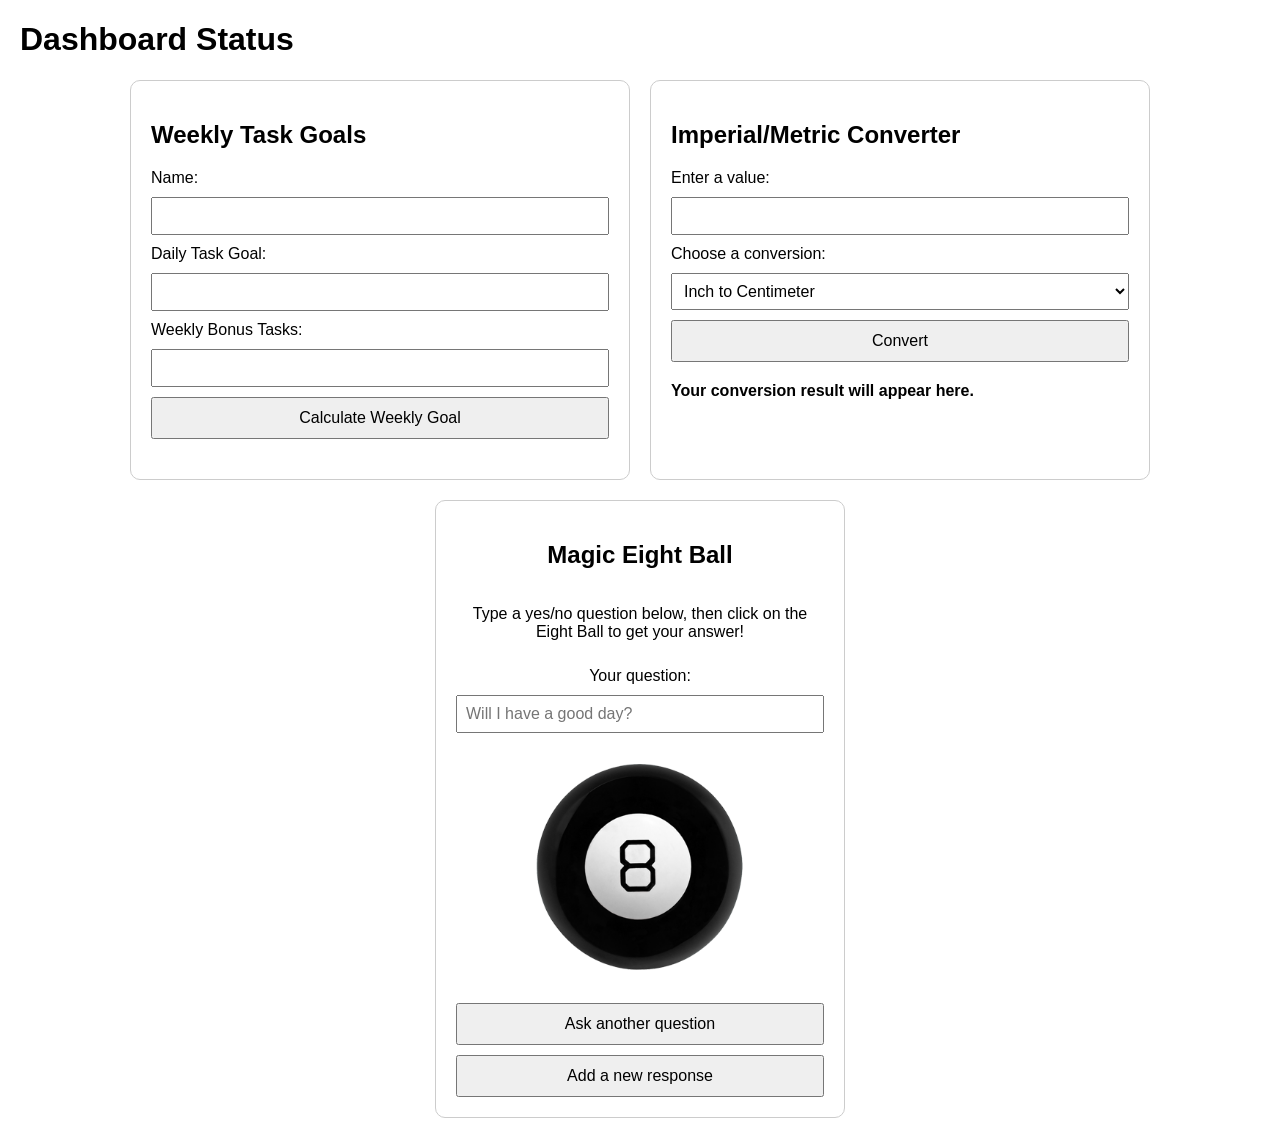
==== index.html @ 690e2fc3 "index.html" ====
<!DOCTYPE html>
<html lang="en">

<head>
    <meta charset="UTF-8">
    <meta name="viewport" content="width=device-width, initial-scale=1.0">
    <title>Interactive Dashboard</title>

    <!-- Magic Eight Ball CSS -->
    <link rel="stylesheet" href="css/magic-eight-ball.css">

    <style>
        body {
            font-family: Arial, sans-serif;
            margin: 20px;
        }

        .row {
            display: flex;
            justify-content: center;
            flex-wrap: wrap;
            gap: 20px;
        }

        .col {
            width: 100%;
            max-width: 500px;
            box-sizing: border-box;
        }

        #weekly-tasks {
            padding: 20px;
            border: 1px solid #ccc;
            border-radius: 10px;
        }

        #metric-converter {
            padding: 20px;
            border: 1px solid #ccc;
            border-radius: 10px;
        }

        #magic-eight-ball {
            padding: 20px;
            border: 1px solid #ccc;
            border-radius: 10px;
            text-align: center;
        }

        form {
            display: flex;
            flex-direction: column;
            gap: 10px;
        }

        input,
        select {
            padding: 8px;
            font-size: 16px;
            box-sizing: border-box;
        }

        #goal-btn,
        #convert-button,
        #reset,
        #addResponse {
            padding: 10px;
            font-size: 16px;
            cursor: pointer;
        }

        #goal-message,
        #conversion-result {
            margin-top: 20px;
            font-weight: bold;
        }

        #magic-eight-ball input {
            width: 100%;
        }

        #magicEightBall {
            display: flex;
            flex-direction: column;
            align-items: center;
            gap: 10px;
            margin: 15px 0;
        }

        #ball {
            width: 220px;
            max-width: 100%;
            height: auto;
            cursor: pointer;
        }

        #circle {
            display: none;
        }

        @media (max-width: 600px) {
            body {
                margin: 10px;
            }

            .col {
                max-width: 100%;
            }

            #ball {
                width: 180px;
            }
        }
    </style>
</head>

<body>

    <h1>Dashboard Status</h1>

    <div class="row">

        <!-- Weekly Task Goals -->
        <div class="col" id="weekly-tasks">

            <h2>Weekly Task Goals</h2>

            <form id="goal-form">

                <label for="user-name">Name:</label>
                <input type="text" id="user-name" required>

                <label for="daily-goal">Daily Task Goal:</label>
                <input type="number" id="daily-goal" required>

                <label for="bonus-tasks">Weekly Bonus Tasks:</label>
                <input type="number" id="bonus-tasks" required>

                <button type="submit" id="goal-btn">
                    Calculate Weekly Goal
                </button>

            </form>

            <p id="goal-message"></p>

        </div>

        <!-- Imperial/Metric Converter -->
        <div class="col" id="metric-converter">

            <h2>Imperial/Metric Converter</h2>

            <form id="converter-form">

                <label for="input-value">Enter a value:</label>

                <input
                    type="number"
                    id="input-value"
                    step="any"
                    required
                >

                <label for="conversion-type">
                    Choose a conversion:
                </label>

                <select id="conversion-type">

                    <option value="inch-to-centimeter">
                        Inch to Centimeter
                    </option>

                    <option value="foot-to-centimeter">
                        Foot to Centimeter
                    </option>

                    <option value="yard-to-meter">
                        Yard to Meter
                    </option>

                    <option value="mile-to-kilometer">
                        Mile to Kilometer
                    </option>

                    <option value="centimeter-to-inch">
                        Centimeter to Inch
                    </option>

                    <option value="centimeter-to-foot">
                        Centimeter to Foot
                    </option>

                    <option value="meter-to-yard">
                        Meter to Yard
                    </option>

                    <option value="kilometer-to-mile">
                        Kilometer to Mile
                    </option>

                </select>

                <button type="submit" id="convert-button">
                    Convert
                </button>

            </form>

            <div id="conversion-result">
                Your conversion result will appear here.
            </div>

        </div>

        <!-- Magic Eight Ball -->
        <div class="col" id="magic-eight-ball">

            <h2 class="heading">Magic Eight Ball</h2>

            <form id="eightBallForm">

                <p>
                    Type a yes/no question below, then click
                    on the Eight Ball to get your answer!
                </p>

                <label for="question">Your question:</label>

                <input
                    id="question"
                    name="question"
                    type="text"
                    placeholder="Will I have a good day?"
                >

                <div id="magicEightBall">

                    <div id="circle"></div>

                    <img
                        id="ball"
                        src="img/magic-eight-ball.png"
                        alt="Magic Eight Ball"
                    >

                </div>

                <button id="reset" name="reset" type="reset">
                    Ask another question
                </button>

                <button id="addResponse" type="button">
                    Add a new response
                </button>

            </form>

        </div>

    </div>

    <!-- Existing Dashboard JavaScript -->
    <script src="js/task-manager.js" defer></script>
    <script src="metric-converter.js" defer></script>

    <!-- Magic Eight Ball JavaScript -->
    <script src="js/magic-eight-ball.js" defer></script>

</body>
</html>
---- css/magic-eight-ball.css ----
#magic-eight-ball {
  max-width: 410px;
  text-align: center;
  margin: auto;
}

#circle {
  font-size: 12pt;
  background-color: white;
  color: black;
  position: absolute;
  margin-left: 70px;
  margin-top: 70px;
  height: 150px;
  width: 150px;
  border-radius: 50%;
  text-wrap: wrap;
  display: none;
}


img:active {
  animation: shake 1s;
  animation-iteration-count: infinite;
}

img:visited {
  animation: none;
}
@keyframes shake {
  0% { transform: translate(1px, 1px) rotate(0deg);  }
  10% { transform: translate(-1px, -2px) rotate(-1deg); }
  20% { transform: translate(-3px, 0px) rotate(1deg); }
  30% { transform: translate(3px, 2px) rotate(0deg); }
  40% { transform: translate(1px, -1px) rotate(1deg); }
  50% { transform: translate(-1px, 2px) rotate(-1deg); }
  60% { transform: translate(-3px, 1px) rotate(0deg); }
  70% { transform: translate(3px, 1px) rotate(-1deg); }
  80% { transform: translate(-1px, -1px) rotate(1deg); }
  90% { transform: translate(1px, 2px) rotate(0deg); }
  100% { transform: translate(1px, -2px) rotate(-1deg); }
}
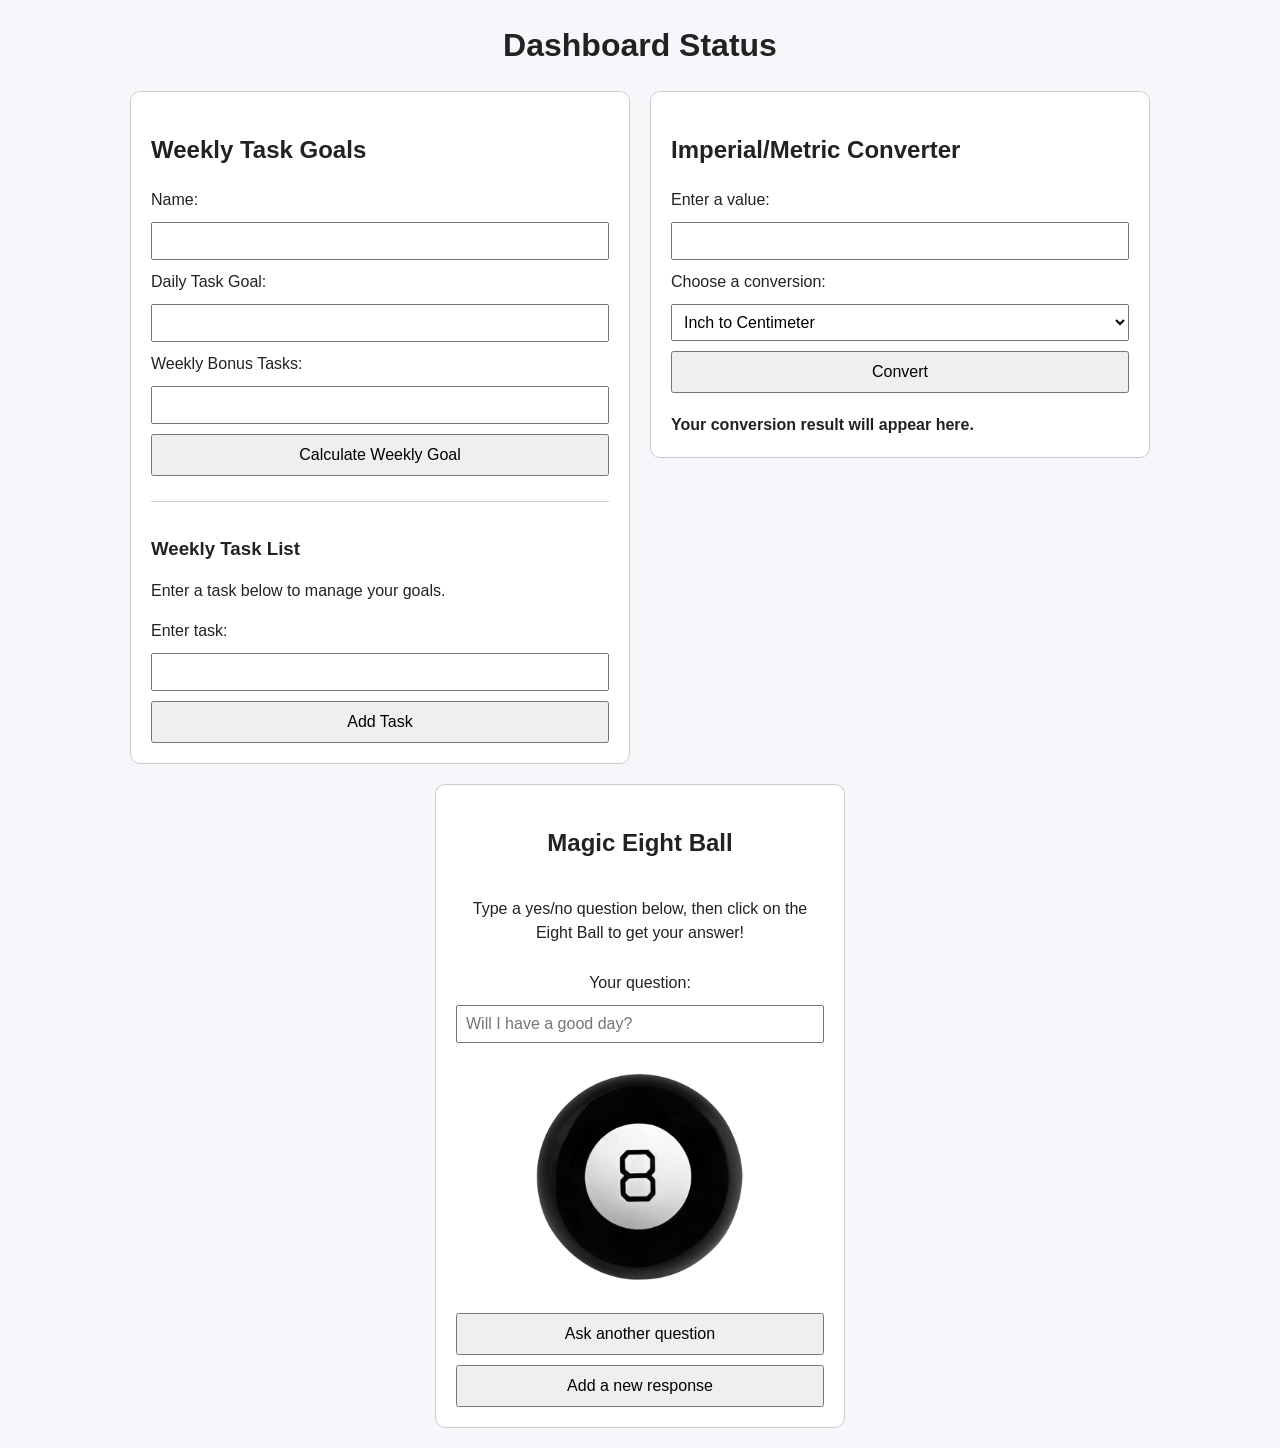
==== commit ecfe37be: "Complete M7 Task Manager DOM implementation" ====
--- a/index.html
+++ b/index.html
@@ -1,51 +1,45 @@
 
 <!DOCTYPE html>
 <html lang="en">
-
 <head>
     <meta charset="UTF-8">
     <meta name="viewport" content="width=device-width, initial-scale=1.0">
     <title>Interactive Dashboard</title>
 
-    <!-- Magic Eight Ball CSS -->
     <link rel="stylesheet" href="css/magic-eight-ball.css">
 
     <style>
+        * {
+            box-sizing: border-box;
+        }
+
         body {
             font-family: Arial, sans-serif;
             margin: 20px;
+            line-height: 1.5;
+            background: #f5f7fa;
+            color: #222;
+        }
+
+        h1 {
+            text-align: center;
         }
 
         .row {
             display: flex;
             justify-content: center;
             flex-wrap: wrap;
+            align-items: flex-start;
             gap: 20px;
         }
 
         .col {
             width: 100%;
             max-width: 500px;
-            box-sizing: border-box;
-        }
-
-        #weekly-tasks {
             padding: 20px;
             border: 1px solid #ccc;
             border-radius: 10px;
-        }
-
-        #metric-converter {
-            padding: 20px;
-            border: 1px solid #ccc;
-            border-radius: 10px;
-        }
-
-        #magic-eight-ball {
-            padding: 20px;
-            border: 1px solid #ccc;
-            border-radius: 10px;
-            text-align: center;
+            background: white;
         }
 
         form {
@@ -56,15 +50,12 @@
 
         input,
         select {
+            width: 100%;
             padding: 8px;
             font-size: 16px;
-            box-sizing: border-box;
-        }
-
-        #goal-btn,
-        #convert-button,
-        #reset,
-        #addResponse {
+        }
+
+        button {
             padding: 10px;
             font-size: 16px;
             cursor: pointer;
@@ -74,10 +65,37 @@
         #conversion-result {
             margin-top: 20px;
             font-weight: bold;
-        }
-
-        #magic-eight-ball input {
-            width: 100%;
+            overflow-wrap: anywhere;
+        }
+
+        /* M7 Task Manager */
+        #task-list {
+            margin-top: 25px;
+            padding-top: 15px;
+            border-top: 1px solid #ccc;
+        }
+
+        #task-list h3 {
+            margin-bottom: 10px;
+        }
+
+        #user-tasks {
+            padding-left: 25px;
+        }
+
+        #user-tasks li {
+            margin-bottom: 10px;
+            overflow-wrap: anywhere;
+        }
+
+        #user-tasks button {
+            margin-left: 10px;
+            padding: 5px 8px;
+        }
+
+        /* Magic Eight Ball */
+        #magic-eight-ball {
+            text-align: center;
         }
 
         #magicEightBall {
@@ -116,39 +134,62 @@
 </head>
 
 <body>
-
     <h1>Dashboard Status</h1>
 
-    <div class="row">
-
-        <!-- Weekly Task Goals -->
-        <div class="col" id="weekly-tasks">
+    <main class="row">
+
+        <!-- WEEKLY TASK GOALS AND M7 TASK MANAGER -->
+        <section class="col" id="weekly-tasks">
 
             <h2>Weekly Task Goals</h2>
 
             <form id="goal-form">
-
                 <label for="user-name">Name:</label>
                 <input type="text" id="user-name" required>
 
                 <label for="daily-goal">Daily Task Goal:</label>
-                <input type="number" id="daily-goal" required>
+                <input type="number" id="daily-goal"
+                       min="0" step="1" required>
 
                 <label for="bonus-tasks">Weekly Bonus Tasks:</label>
-                <input type="number" id="bonus-tasks" required>
+                <input type="number" id="bonus-tasks"
+                       min="0" step="1" required>
 
                 <button type="submit" id="goal-btn">
                     Calculate Weekly Goal
                 </button>
-
             </form>
 
-            <p id="goal-message"></p>
-
-        </div>
-
-        <!-- Imperial/Metric Converter -->
-        <div class="col" id="metric-converter">
+            <p id="goal-message" aria-live="polite"></p>
+
+            <!-- M7 REQUIRED TASK MANAGER INTERFACE -->
+            <div id="task-list">
+
+                <h3>Weekly Task List</h3>
+
+                <p>Enter a task below to manage your goals.</p>
+
+                <form id="task-form">
+                    <label for="task-name">Enter task:</label>
+
+                    <input
+                        type="text"
+                        id="task-name"
+                        name="task-name"
+                    >
+
+                    <button type="submit" id="add-task">
+                        Add Task
+                    </button>
+                </form>
+
+                <!-- JavaScript creates the UL here. -->
+
+            </div>
+        </section>
+
+        <!-- IMPERIAL / METRIC CONVERTER -->
+        <section class="col" id="metric-converter">
 
             <h2>Imperial/Metric Converter</h2>
 
@@ -168,7 +209,6 @@
                 </label>
 
                 <select id="conversion-type">
-
                     <option value="inch-to-centimeter">
                         Inch to Centimeter
                     </option>
@@ -200,23 +240,20 @@
                     <option value="kilometer-to-mile">
                         Kilometer to Mile
                     </option>
-
                 </select>
 
                 <button type="submit" id="convert-button">
                     Convert
                 </button>
-
             </form>
 
-            <div id="conversion-result">
+            <div id="conversion-result" aria-live="polite">
                 Your conversion result will appear here.
             </div>
-
-        </div>
-
-        <!-- Magic Eight Ball -->
-        <div class="col" id="magic-eight-ball">
+        </section>
+
+        <!-- MAGIC EIGHT BALL -->
+        <section class="col" id="magic-eight-ball">
 
             <h2 class="heading">Magic Eight Ball</h2>
 
@@ -237,7 +274,6 @@
                 >
 
                 <div id="magicEightBall">
-
                     <div id="circle"></div>
 
                     <img
@@ -245,7 +281,6 @@
                         src="img/magic-eight-ball.png"
                         alt="Magic Eight Ball"
                     >
-
                 </div>
 
                 <button id="reset" name="reset" type="reset">
@@ -257,17 +292,14 @@
                 </button>
 
             </form>
-
-        </div>
-
-    </div>
-
-    <!-- Existing Dashboard JavaScript -->
+        </section>
+
+    </main>
+
+    <!-- Load each JavaScript file only once. -->
     <script src="js/task-manager.js" defer></script>
     <script src="metric-converter.js" defer></script>
-
-    <!-- Magic Eight Ball JavaScript -->
     <script src="js/magic-eight-ball.js" defer></script>
 
 </body>
-</html>+</html>
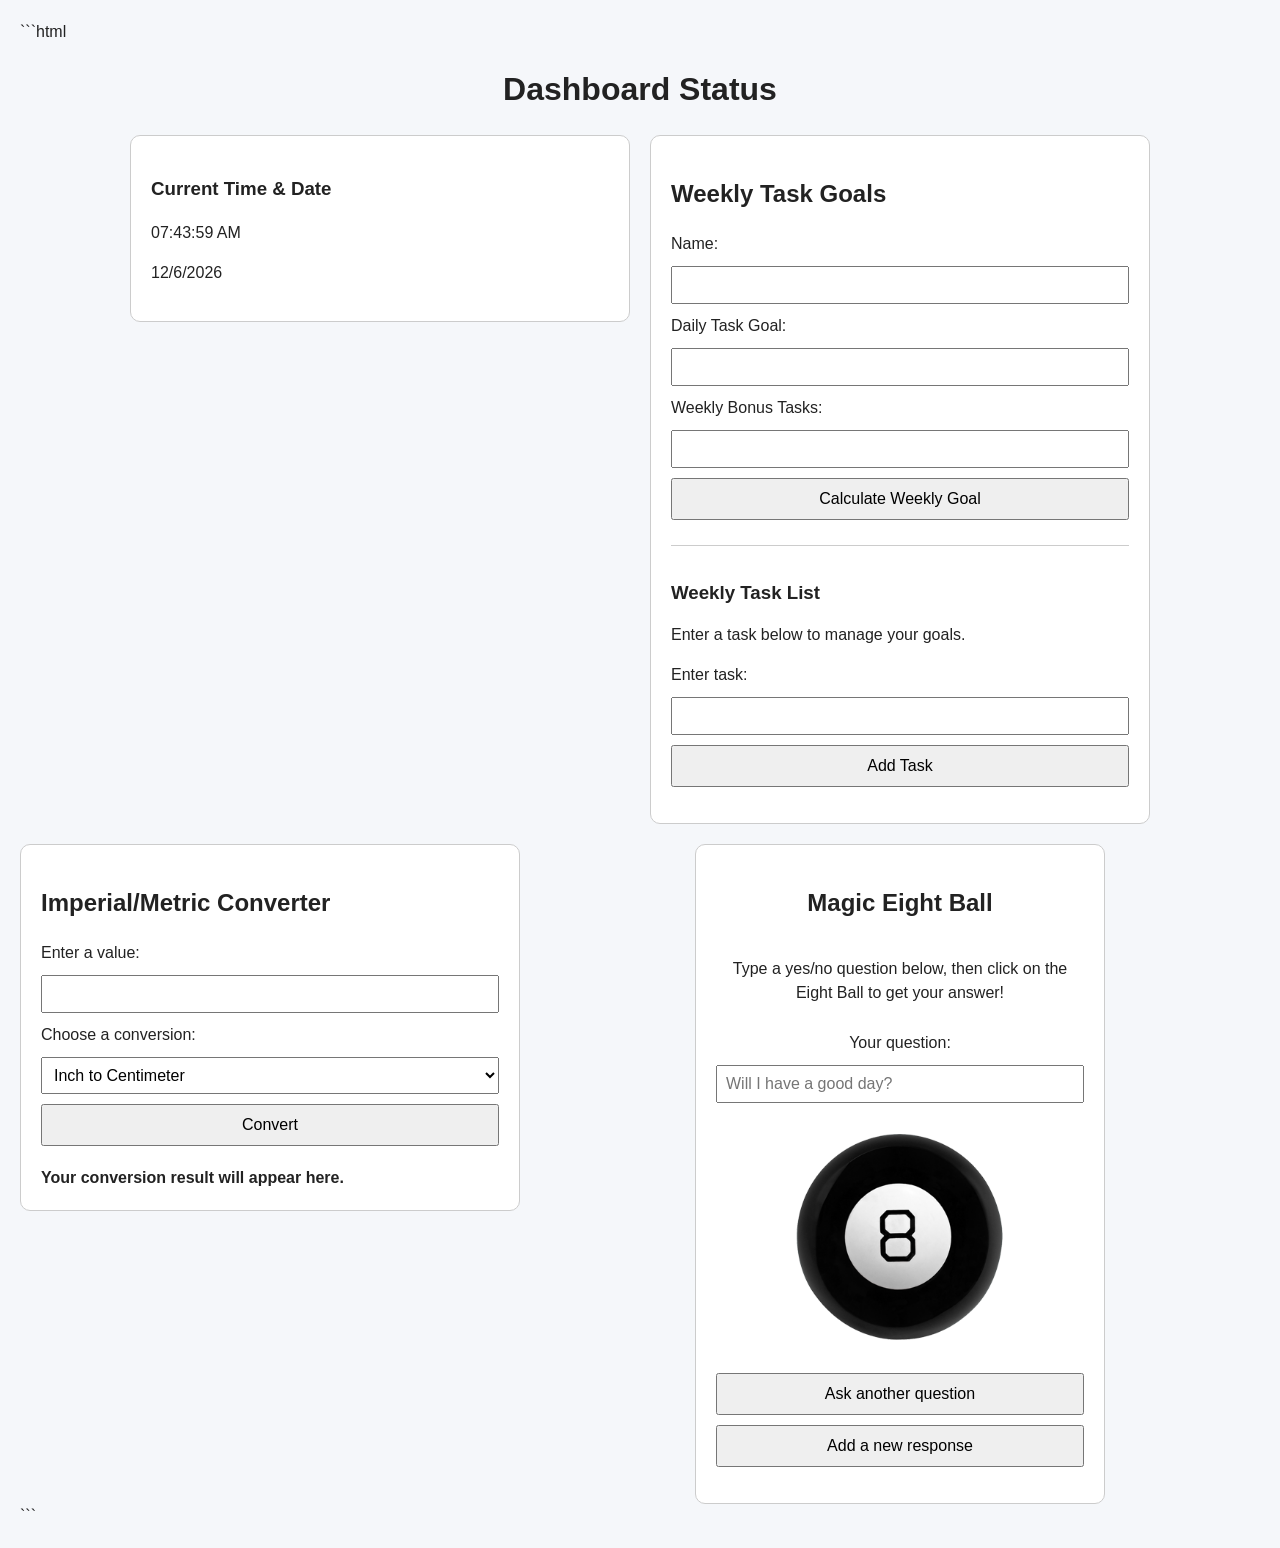
==== commit 1f0b98bb: "Implemented real-time clock and date component" ====
--- a/index.html
+++ b/index.html
@@ -1,12 +1,18 @@
-
+```html
 <!DOCTYPE html>
 <html lang="en">
+
 <head>
     <meta charset="UTF-8">
     <meta name="viewport" content="width=device-width, initial-scale=1.0">
+
     <title>Interactive Dashboard</title>
 
+    <!-- Existing CSS -->
     <link rel="stylesheet" href="css/magic-eight-ball.css">
+
+    <!-- New Digital Clock CSS -->
+    <link rel="stylesheet" href="css/digital-clock.css">
 
     <style>
         * {
@@ -117,6 +123,7 @@
             display: none;
         }
 
+        /* Responsive Design */
         @media (max-width: 600px) {
             body {
                 margin: 10px;
@@ -131,12 +138,32 @@
             }
         }
     </style>
+
+    <!-- JavaScript Files -->
+    <script src="js/task-manager.js" defer></script>
+    <script src="metric-converter.js" defer></script>
+    <script src="js/magic-eight-ball.js" defer></script>
+    <script src="js/digital-clock.js" defer></script>
+
 </head>
 
 <body>
+
     <h1>Dashboard Status</h1>
 
     <main class="row">
+
+        <!-- DIGITAL CLOCK AND DATE -->
+        <section class="col" id="digital-clock">
+
+            <h3>Current Time &amp; Date</h3>
+
+            <p id="clock-face">Loading time...</p>
+
+            <p id="calendar-date">Loading date...</p>
+
+        </section>
+
 
         <!-- WEEKLY TASK GOALS AND M7 TASK MANAGER -->
         <section class="col" id="weekly-tasks">
@@ -144,23 +171,36 @@
             <h2>Weekly Task Goals</h2>
 
             <form id="goal-form">
+
                 <label for="user-name">Name:</label>
                 <input type="text" id="user-name" required>
 
                 <label for="daily-goal">Daily Task Goal:</label>
-                <input type="number" id="daily-goal"
-                       min="0" step="1" required>
+                <input
+                    type="number"
+                    id="daily-goal"
+                    min="0"
+                    step="1"
+                    required
+                >
 
                 <label for="bonus-tasks">Weekly Bonus Tasks:</label>
-                <input type="number" id="bonus-tasks"
-                       min="0" step="1" required>
+                <input
+                    type="number"
+                    id="bonus-tasks"
+                    min="0"
+                    step="1"
+                    required
+                >
 
                 <button type="submit" id="goal-btn">
                     Calculate Weekly Goal
                 </button>
+
             </form>
 
             <p id="goal-message" aria-live="polite"></p>
+
 
             <!-- M7 REQUIRED TASK MANAGER INTERFACE -->
             <div id="task-list">
@@ -170,6 +210,7 @@
                 <p>Enter a task below to manage your goals.</p>
 
                 <form id="task-form">
+
                     <label for="task-name">Enter task:</label>
 
                     <input
@@ -181,12 +222,15 @@
                     <button type="submit" id="add-task">
                         Add Task
                     </button>
+
                 </form>
 
-                <!-- JavaScript creates the UL here. -->
+                <!-- JavaScript creates the task list here. -->
 
             </div>
+
         </section>
+
 
         <!-- IMPERIAL / METRIC CONVERTER -->
         <section class="col" id="metric-converter">
@@ -209,6 +253,7 @@
                 </label>
 
                 <select id="conversion-type">
+
                     <option value="inch-to-centimeter">
                         Inch to Centimeter
                     </option>
@@ -240,17 +285,21 @@
                     <option value="kilometer-to-mile">
                         Kilometer to Mile
                     </option>
+
                 </select>
 
                 <button type="submit" id="convert-button">
                     Convert
                 </button>
+
             </form>
 
             <div id="conversion-result" aria-live="polite">
                 Your conversion result will appear here.
             </div>
+
         </section>
+
 
         <!-- MAGIC EIGHT BALL -->
         <section class="col" id="magic-eight-ball">
@@ -274,6 +323,7 @@
                 >
 
                 <div id="magicEightBall">
+
                     <div id="circle"></div>
 
                     <img
@@ -281,6 +331,7 @@
                         src="img/magic-eight-ball.png"
                         alt="Magic Eight Ball"
                     >
+
                 </div>
 
                 <button id="reset" name="reset" type="reset">
@@ -292,14 +343,12 @@
                 </button>
 
             </form>
+
         </section>
 
     </main>
 
-    <!-- Load each JavaScript file only once. -->
-    <script src="js/task-manager.js" defer></script>
-    <script src="metric-converter.js" defer></script>
-    <script src="js/magic-eight-ball.js" defer></script>
-
 </body>
+
 </html>
+```
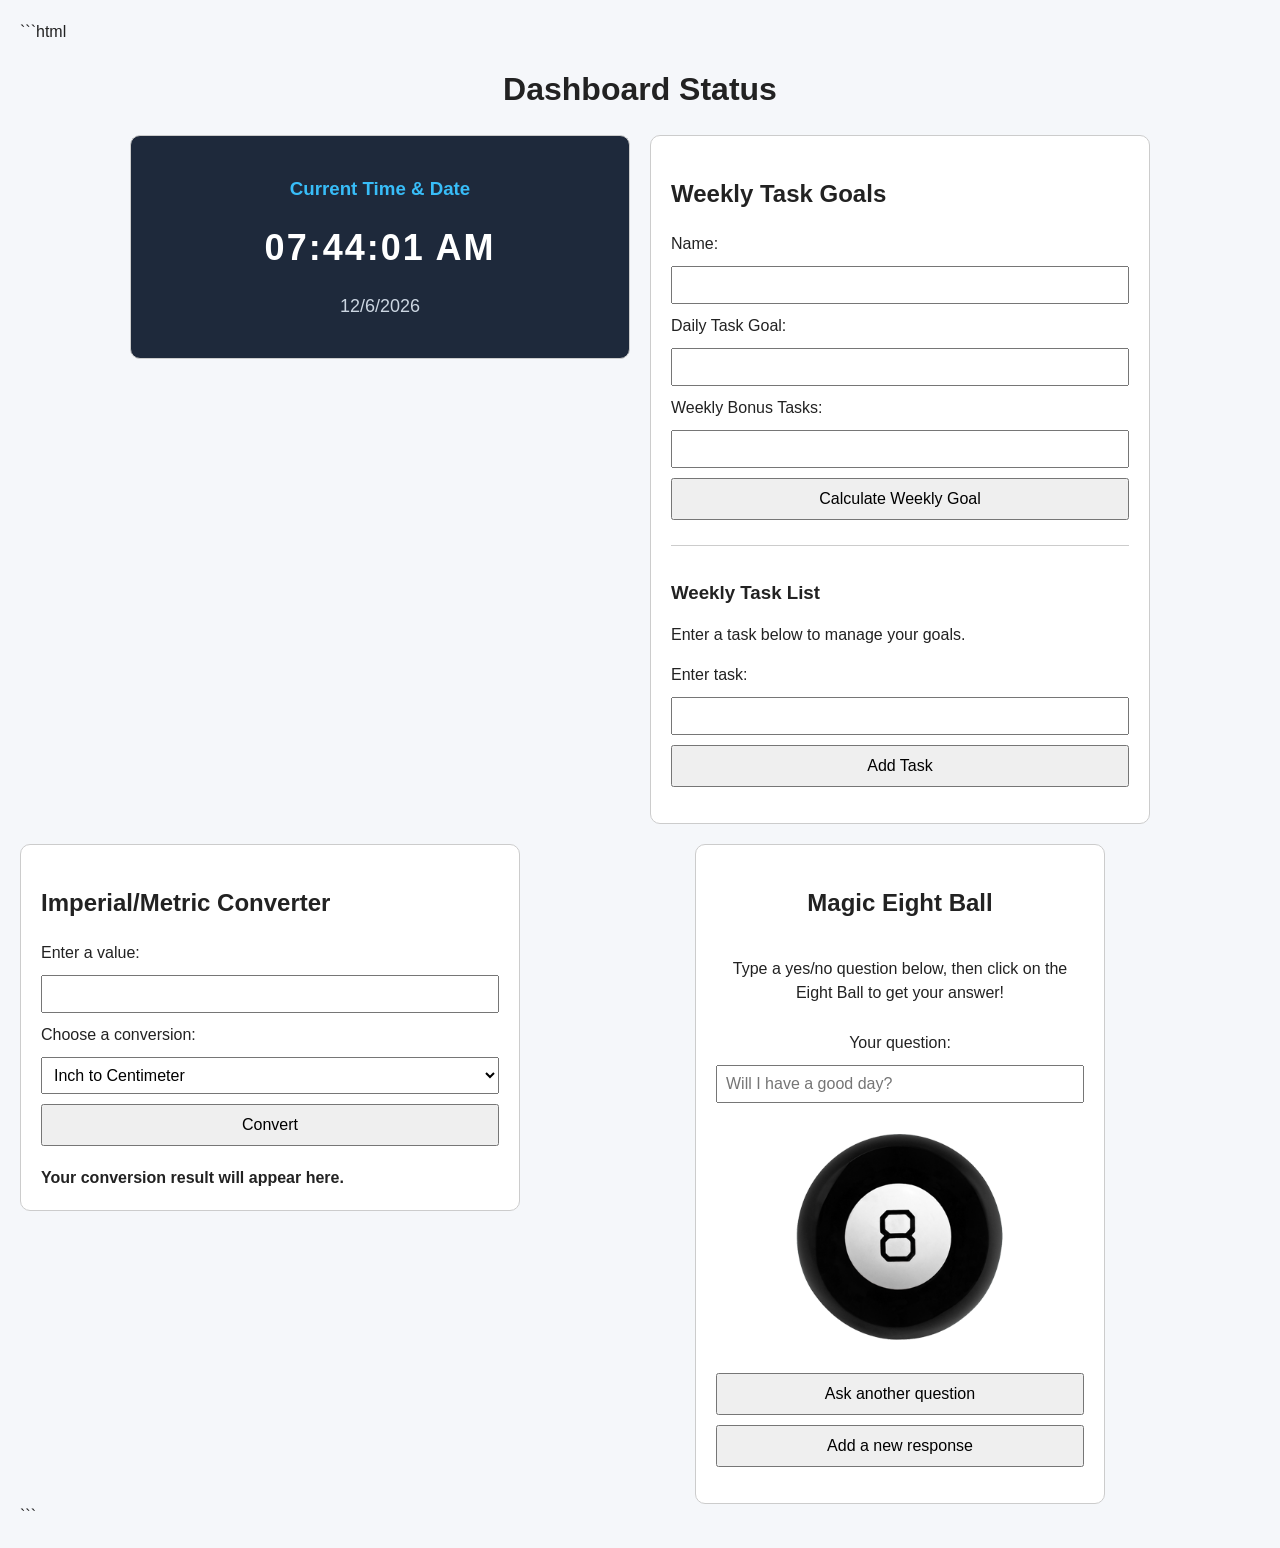
==== commit 6562e154: "Digital Clock" ====
--- a/index.html
+++ b/index.html
@@ -8,10 +8,8 @@
 
     <title>Interactive Dashboard</title>
 
-    <!-- Existing CSS -->
+    <!-- CSS Files -->
     <link rel="stylesheet" href="css/magic-eight-ball.css">
-
-    <!-- New Digital Clock CSS -->
     <link rel="stylesheet" href="css/digital-clock.css">
 
     <style>
@@ -74,7 +72,30 @@
             overflow-wrap: anywhere;
         }
 
-        /* M7 Task Manager */
+        /* DIGITAL CLOCK */
+        #digital-clock {
+            background: #1e293b;
+            color: white;
+            text-align: center;
+        }
+
+        #digital-clock h3 {
+            color: #38bdf8;
+        }
+
+        #clock-face {
+            font-size: 36px;
+            font-weight: bold;
+            letter-spacing: 2px;
+            margin: 15px 0;
+        }
+
+        #calendar-date {
+            font-size: 18px;
+            color: #cbd5e1;
+        }
+
+        /* M7 TASK MANAGER */
         #task-list {
             margin-top: 25px;
             padding-top: 15px;
@@ -99,7 +120,7 @@
             padding: 5px 8px;
         }
 
-        /* Magic Eight Ball */
+        /* MAGIC EIGHT BALL */
         #magic-eight-ball {
             text-align: center;
         }
@@ -123,7 +144,7 @@
             display: none;
         }
 
-        /* Responsive Design */
+        /* RESPONSIVE DESIGN */
         @media (max-width: 600px) {
             body {
                 margin: 10px;
@@ -135,6 +156,10 @@
 
             #ball {
                 width: 180px;
+            }
+
+            #clock-face {
+                font-size: 28px;
             }
         }
     </style>
@@ -164,8 +189,7 @@
 
         </section>
 
-
-        <!-- WEEKLY TASK GOALS AND M7 TASK MANAGER -->
+        <!-- WEEKLY TASK GOALS AND TASK MANAGER -->
         <section class="col" id="weekly-tasks">
 
             <h2>Weekly Task Goals</h2>
@@ -201,8 +225,7 @@
 
             <p id="goal-message" aria-live="polite"></p>
 
-
-            <!-- M7 REQUIRED TASK MANAGER INTERFACE -->
+            <!-- TASK MANAGER -->
             <div id="task-list">
 
                 <h3>Weekly Task List</h3>
@@ -230,7 +253,6 @@
             </div>
 
         </section>
-
 
         <!-- IMPERIAL / METRIC CONVERTER -->
         <section class="col" id="metric-converter">
@@ -300,7 +322,6 @@
 
         </section>
 
-
         <!-- MAGIC EIGHT BALL -->
         <section class="col" id="magic-eight-ball">
 
